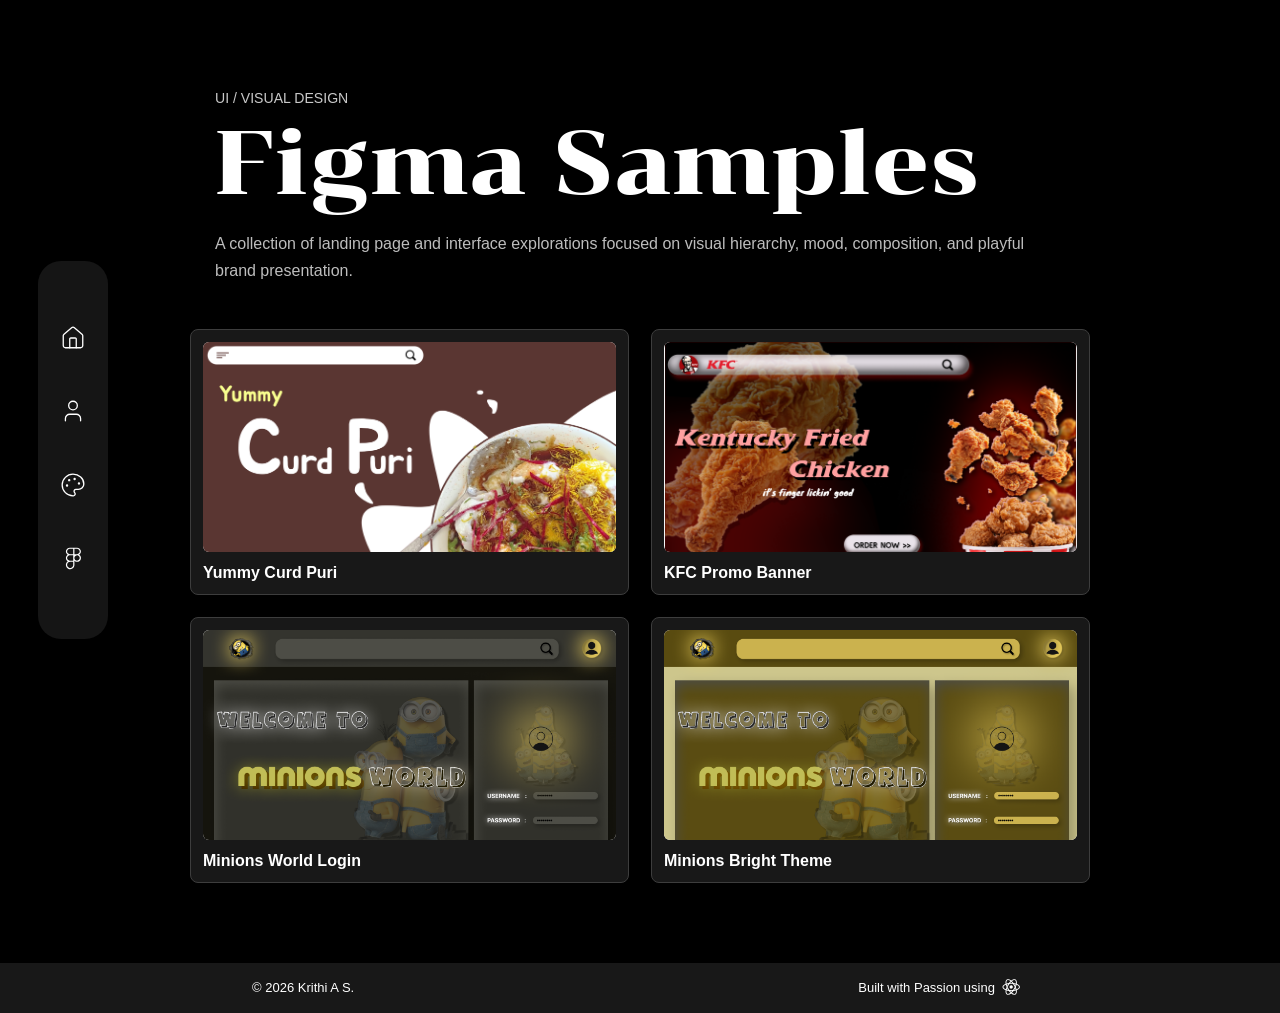
==== figma.html @ 422e1e34 "figma changes" ====
<!doctype html>
<html lang="en">
  <head>
    <meta charset="UTF-8" />
    <meta name="viewport" content="width=device-width, initial-scale=1.0" />
    <title>Figma Samples | Krithi A S</title>
    <link rel="stylesheet" href="style.css" />
    <link rel="icon" type="image/x-icon" href="icons/Frame 9 (2).svg" />
  </head>
  <body>
    <nav class="navbar">
      <div class="nav-links">
        <a href="index.html"><img src="icons/home.svg" alt="Home" /></a>
        <a href="index.html#sec"><img src="icons/about.svg" alt="About" /></a>
        <a href="index.html"><img src="icons/paint.svg" alt="Arts" /></a>
        <a href="figma.html"><img src="icons/figma.svg" alt="Figma" /></a>
      </div>
    </nav>

    <main class="figma-page">
      <section class="figma-hero">
        <p class="figma-label">UI / Visual Design</p>
        <h1>Figma Samples</h1>
        <p>
          A collection of landing page and interface explorations focused on
          visual hierarchy, mood, composition, and playful brand presentation.
        </p>
      </section>

      <section class="figma-showcase" aria-label="Figma design samples">
        <div class="figma-gallery">
          <button
            class="figma-card"
            type="button"
            data-title="Yummy Curd Puri"
            data-role="Food Landing Page"
            data-tools="Figma, typography, image masking"
            data-description="A bold food landing page concept with oversized lettering, warm colors, and a large product image to make the dish feel immediate and appetizing."
          >
            <img
              src="figma_samples/s1.png"
              alt="Yummy Curd Puri landing page design"
            />
            <span>Yummy Curd Puri</span>
          </button>

          <button
            class="figma-card"
            type="button"
            data-title="KFC Promo Banner"
            data-role="Restaurant Campaign Design"
            data-tools="Figma, layout, brand composition"
            data-description="A restaurant promotion concept using dramatic contrast, layered food imagery, and a clear call to action to support fast scanning."
          >
            <img
              src="figma_samples/s2.png"
              alt="KFC food promotion landing design"
            />
            <span>KFC Promo Banner</span>
          </button>

          <button
            class="figma-card"
            type="button"
            data-title="Minions World Login"
            data-role="Playful Login Interface"
            data-tools="Figma, UI layout, visual theming"
            data-description="A character-led login screen with muted lighting, glowing controls, and a split layout for sign-up and account creation flows."
          >
            <img
              src="figma_samples/s3.png"
              alt="Dark Minions World login interface design"
            />
            <span>Minions World Login</span>
          </button>

          <button
            class="figma-card"
            type="button"
            data-title="Minions World Bright Theme"
            data-role="Alternate UI Theme"
            data-tools="Figma, color exploration, UI states"
            data-description="A brighter variation of the Minions World interface, exploring how the same layout can shift mood through color, contrast, and button styling."
          >
            <img
              src="figma_samples/s4.png"
              alt="Bright Minions World login interface design"
            />
            <span>Minions Bright Theme</span>
          </button>
        </div>
      </section>
    </main>

    <section
      class="figma-lightbox"
      id="figmaLightbox"
      aria-hidden="true"
      aria-label="Selected Figma design preview"
    >
      <div class="figma-blur-bg" id="lightboxBg"></div>
      <button
        class="figma-close"
        type="button"
        id="closeDesign"
        aria-label="Close preview"
      >
        &times;
      </button>
      <button
        class="figma-nav-btn figma-prev"
        type="button"
        id="prevDesign"
        aria-label="Previous design"
      >
        &#8249;
      </button>
      <div class="figma-preview">
        <div class="figma-detail-image">
          <img
            src="figma_samples/s1.png"
            alt="Yummy Curd Puri landing page design"
            id="detailImage"
          />
        </div>
        <div class="figma-details">
          <p class="figma-label" id="designRole">Food Landing Page</p>
          <h2 id="designTitle">Yummy Curd Puri</h2>
          <p id="designDescription">
            A bold food landing page concept with oversized lettering, warm
            colors, and a large product image to make the dish feel immediate
            and appetizing.
          </p>
          <div class="figma-meta">
            <h3>Design Focus</h3>
            <p id="designTools">Figma, typography, image masking</p>
          </div>
        </div>
      </div>
      <button
        class="figma-nav-btn figma-next"
        type="button"
        id="nextDesign"
        aria-label="Next design"
      >
        &#8250;
      </button>
      <p class="figma-counter" id="designCounter">1 / 4</p>
    </section>

    <footer>
      <h4>© 2026 Krithi A S.</h4>
      <div class="foot">
        <h4>Built with Passion using</h4>
        <a><img src="icons/react.svg" alt="React" /></a>
      </div>
    </footer>

    <script>
      const cards = document.querySelectorAll(".figma-card");
      const lightbox = document.getElementById("figmaLightbox");
      const lightboxBg = document.getElementById("lightboxBg");
      const closeDesign = document.getElementById("closeDesign");
      const prevDesign = document.getElementById("prevDesign");
      const nextDesign = document.getElementById("nextDesign");
      const detailImage = document.getElementById("detailImage");
      const detailImagePanel = document.querySelector(".figma-detail-image");
      const title = document.getElementById("designTitle");
      const role = document.getElementById("designRole");
      const description = document.getElementById("designDescription");
      const tools = document.getElementById("designTools");
      const counter = document.getElementById("designCounter");
      let currentIndex = 0;

      function setImagePanelColor(imageSrc) {
        const img = new Image();
        img.onload = () => {
          const canvas = document.createElement("canvas");
          const ctx = canvas.getContext("2d");
          const sampleSize = 24;
          let red = 0;
          let green = 0;
          let blue = 0;
          let count = 0;

          canvas.width = sampleSize;
          canvas.height = sampleSize;
          ctx.drawImage(img, 0, 0, sampleSize, sampleSize);

          const pixels = ctx.getImageData(0, 0, sampleSize, sampleSize).data;

          for (let i = 0; i < pixels.length; i += 4) {
            const alpha = pixels[i + 3];
            if (alpha < 128) continue;

            red += pixels[i];
            green += pixels[i + 1];
            blue += pixels[i + 2];
            count++;
          }

          if (!count) return;

          red = Math.round((red / count) * 0.35 + 255 * 0.65);
          green = Math.round((green / count) * 0.35 + 255 * 0.65);
          blue = Math.round((blue / count) * 0.35 + 255 * 0.65);
          detailImagePanel.style.setProperty(
            "--figma-image-bg",
            `rgb(${red}, ${green}, ${blue})`,
          );
        };

        img.src = imageSrc;
      }

      function showDesign(index) {
        currentIndex = (index + cards.length) % cards.length;
        const card = cards[currentIndex];
        const image = card.querySelector("img");

        title.textContent = card.dataset.title;
        role.textContent = card.dataset.role;
        description.textContent = card.dataset.description;
        tools.textContent = card.dataset.tools;
        detailImage.src = image.src;
        detailImage.alt = image.alt;
        lightboxBg.style.backgroundImage = `url("${image.src}")`;
        counter.textContent = `${currentIndex + 1} / ${cards.length}`;
        setImagePanelColor(image.src);
      }

      cards.forEach((card, index) => {
        card.addEventListener("click", () => {
          showDesign(index);
          lightbox.classList.add("show");
          lightbox.setAttribute("aria-hidden", "false");
          document.body.classList.add("modal-open");
        });
      });

      closeDesign.addEventListener("click", () => {
        lightbox.classList.remove("show");
        lightbox.setAttribute("aria-hidden", "true");
        document.body.classList.remove("modal-open");
        cards.forEach((item) => item.classList.remove("active"));
      });

      prevDesign.addEventListener("click", () => {
        showDesign(currentIndex - 1);
      });

      nextDesign.addEventListener("click", () => {
        showDesign(currentIndex + 1);
      });

      window.addEventListener("keydown", (event) => {
        if (!lightbox.classList.contains("show")) return;

        if (event.key === "Escape") {
          closeDesign.click();
        }

        if (event.key === "ArrowLeft") {
          showDesign(currentIndex - 1);
        }

        if (event.key === "ArrowRight") {
          showDesign(currentIndex + 1);
        }
      });
    </script>
  </body>
</html>
---- style.css ----
* {
  box-sizing: border-box;
  margin: 0;
  padding: 0;
}
@font-face {
  font-family: "Chonburi Regular";
  font-style: normal;
  font-weight: normal;
  src:
    local("Chonburi Regular"),
    url("Chonburi-Regular.woff") format("woff");
}
body {
  background-color: black;
  font-family: Arial, Helvetica, sans-serif;
}

body.modal-open {
  overflow: hidden;
}

.navbar {
  height: clamp(320px, 42vh, 430px);
  width: 70px;
  border-radius: 23px;
  background-color: rgba(24, 24, 24, 0.9);
  position: fixed;
  display: flex;
  justify-content: center;
  align-items: center;
  top: 50%;
  left: clamp(20px, 3vw, 50px);
  transform: translateY(-50%);
}

.navbar .nav-links {
  display: flex;
  flex-direction: column;
  gap: 2.7rem;
  align-items: center;
}

.navbar a {
  gap: 2rem;
  width: auto;
}

.header {
  position: relative;
  margin-bottom: 10px;
}

.heading {
  margin-top: 120px;
  color: white;
  position: relative;
  display: flex;
  flex-direction: column;
  align-items: center;
}

.heading h1 {
  text-align: center;
  font-family: "Chonburi Regular";
  font-weight: 300;
  margin: 0;
}
.heading .web {
  -webkit-text-fill-color: transparent;
  -webkit-text-stroke: 0.9px white;
  font-size: clamp(2rem, 4.5vw, 5rem);
  text-decoration: none;
}
.heading .myName {
  font-size: clamp(2.8rem, 5.5vw, 6rem);
  margin-bottom: 20px;
  text-decoration: none;
}
.heading img {
  height: auto;
  width: clamp(220px, 23vw, 380px);
  display: block;

  margin-top: -3vw; /* overlap subtitle */

  z-index: 2;
}

/* @media (max-width: 1300px) {
  .main {
    width: 100%;
    max-width: 950px;
    margin: 0 auto;
  }
} */

main {
  width: 100%;
  max-width: 1200px;
  margin: 0 auto;
  padding-inline: clamp(40px, 8vw, 120px);
}

main > p {
  max-width: 950px;
  margin: 24px auto 0;
  line-height: 1.7;
  color: #bdbdbd;
}
.main h1 {
  font-size: 35px;
  text-decoration: underline;
  text-decoration-thickness: 1px;
  text-underline-offset: 9px;
}
.main h2 {
  font-size: 25px;
}

.home-resume {
  display: flex;
  margin-top: 20px;
  align-items: center;
}

.resume {
  color: white;
  background-color: black;
  border-color: white;
  border-radius: 12px;
  width: clamp(110px, 13vw, 120px);
  height: clamp(40px, 2vw, 70px);
  background-color: rgb(24, 24, 24);
}
.resume p {
  margin: 0;
}
.r-button {
  display: flex;
  align-items: center;
  justify-content: center;
  gap: 1em;
  margin: none;
}
#r-btn {
  margin-left: auto;
}
.three {
  display: flex;
  gap: 2vw;
}

img {
  width: 26px;
  height: 26px;
}

.skills {
  width: min(100%, 900px);
  margin: 40px auto 30px;

  display: flex;
  justify-content: space-between;
  align-items: center;
}

.skills img {
  width: 28px;
  height: 28px;
}
#sec {
  color: white;
  margin-top: 100px;
}

#sec h1 {
  font-size: 40px;
}

ul {
  list-style-type: url(icons/Vector.svg);
}
.pro-body {
  display: flex;
  align-items: flex-start;
  gap: clamp(35px, 5vw, 80px);
  margin-left: 20px;
}
.pro-head {
  display: flex;
  align-items: baseline;
}

.pro-head h2,
h3 {
  margin: 10px 0;
}

.pro-head h2 {
  font-size: 25px;
}

.pro-head h3 {
  margin-left: auto;
  font-size: 14px;
}
.demo {
  width: min(100%, 320px);
  aspect-ratio: 16 / 9;
  border: 2px solid white;
  border-radius: 16px;
  display: flex;
  justify-content: center;
  align-items: center;
}
.demo img {
  height: 95%;
  width: 97%;
  background-color: white;
  border-radius: 14px;
}

.two {
  display: flex;
  max-width: 100%;
  justify-content: right;
  gap: 1vw;
  img {
    width: 18px;
    height: 18px;
  }
  margin-top: 4px;
}
.demo-sec {
  width: 320px;
  flex-shrink: 0;
}

.description {
  flex: 1;
  max-width: 650px;
}

.description h3 {
  text-decoration: underline;
  text-decoration-thickness: 1px;
  text-underline-offset: 4px;
}

.tech-stack {
  display: flex;
  gap: 1vw;
  margin-top: 10px;
}

.tech-stack button {
  color: white;
  background-color: rgb(24, 24, 24);
  border: 2px solid white;
  border-radius: 6px;
  padding: 3px 5px;
}
.section {
  margin-top: 70px;
}

.section-more {
  margin-top: 70px;
  position: relative;
  padding-left: 45px;
  display: none;
}

.section-more.show {
  display: block;
}

/* .view-more {
  margin-top: 15px;
} */
.view-more {
  margin-top: 15px;
  color: white;
  background-color: rgb(24, 24, 24);
  border: 2px solid white;
  border-radius: 10px;
  font-size: 17px;
  padding: 9px 18px;
  cursor: pointer;
}
.btn {
  text-decoration: none;
  color: white;
}

.achievement {
  margin-top: 70px;
}

.achievement-item {
  margin-bottom: 50px;
}

.edu-body {
  display: block;
  justify-content: space-between;
}
.edu-body p {
  margin-top: 17px;
  color: rgb(174, 174, 174);
}
.edu-head {
  display: flex;
  align-items: baseline;
  font-weight: inherit;
  .year {
    margin-left: auto;
    font-weight: 500;
  }
  p {
    margin-top: 7px;
    margin-bottom: 7px;
  }
  h2 {
    font-size: 25px;
    margin: 0;
  }
}
.section-edu {
  width: 100%;
  max-height: 300px;
  margin-top: 55px;
  max-width: 850px;
  padding-left: 45px;
  position: relative;
}
.section-edu .location {
  left: -66px;
  top: -15px;
}

.section-edu .circle {
  top: 5px;
}
.section-edu .timeline-end {
  margin-top: 0px;
  padding: 0px;
  height: 0;
}

.achievement .timeline::before {
  bottom: 90px;
}

footer {
  height: 50px;
  max-width: auto;
  display: flex;
  justify-content: space-around;
  align-items: center;
  background-color: rgb(24, 24, 24);
  h4 {
    color: white;
    margin: 0;
    font-weight: lighter;
    font-size: small;
  }
}

.figma-page {
  min-height: calc(100vh - 50px);
  padding-top: 90px;
  padding-bottom: 80px;
}

.figma-hero {
  color: white;
  max-width: 850px;
  margin: 0 auto 45px;
}

.figma-label {
  color: #c9c9c9;
  font-size: 0.88rem;
  letter-spacing: 0;
  margin-bottom: 12px;
  text-transform: uppercase;
}

.figma-hero h1 {
  font-family: "Chonburi Regular";
  font-size: clamp(3rem, 7vw, 6rem);
  font-weight: 300;
  line-height: 1;
  margin-bottom: 22px;
}

.figma-hero p:last-child {
  color: #bdbdbd;
  line-height: 1.7;
}

.figma-showcase {
  display: block;
}

.figma-gallery {
  display: grid;
  grid-template-columns: repeat(2, minmax(0, 1fr));
  gap: 22px;
}

.figma-card {
  color: white;
  background: rgb(24, 24, 24);
  border: 1px solid #3d3d3d;
  border-radius: 8px;
  cursor: pointer;
  display: flex;
  flex-direction: column;
  gap: 12px;
  padding: 12px;
  text-align: left;
  transition:
    border-color 0.2s ease,
    transform 0.2s ease;
}

.figma-card:hover,
.figma-card.active {
  border-color: white;
  transform: translateY(-3px);
}

.figma-card img {
  width: 100%;
  height: 210px;
  object-fit: cover;
  object-position: top center;
  border-radius: 6px;
  background: white;
}

.figma-card span {
  font-size: 1rem;
  font-weight: 600;
}

.figma-lightbox {
  position: fixed;
  inset: 0;
  z-index: 2000;
  display: none;
  place-items: center;
  padding: 78px 110px 70px;
  background: rgba(255, 255, 255, 0.72);
  backdrop-filter: blur(14px);
  -webkit-backdrop-filter: blur(14px);
}

.figma-lightbox.show {
  display: grid;
}

.figma-blur-bg {
  position: absolute;
  inset: -35px;
  background-position: center;
  background-size: cover;
  filter: blur(24px) brightness(1.08);
  opacity: 0.42;
  transform: scale(1.05);
}

.figma-preview {
  position: relative;
  z-index: 2;
  width: min(100%, 1200px);
  height: min(72vh, 690px);
  display: grid;
  grid-template-columns: minmax(0, 1fr) minmax(300px, 0.75fr);
  overflow: hidden;
  border-radius: 8px;
  background: #f8f4ec;
  box-shadow: 0 24px 90px rgba(0, 0, 0, 0.65);
}

.figma-detail-image {
  min-width: 0;
  height: 100%;
  display: flex;
  align-items: center;
  justify-content: center;
  background: var(--figma-image-bg, #eee8d8);
  padding: 22px;
  transition: background-color 0.25s ease;
}

.figma-detail-image img {
  max-width: 100%;
  max-height: 100%;
  width: auto;
  height: auto;
  object-fit: contain;
  display: block;
  border-radius: 4px;
}

.figma-details {
  min-width: 0;
  color: #2b2b2b;
  background: #ffffff;
  padding: clamp(26px, 4vw, 54px);
  overflow: auto;
}

.figma-details .figma-label {
  color: #000000;
}

.figma-details h2 {
  color: #1f1f1f;
  font-size: clamp(1.6rem, 3vw, 2.4rem);
  margin-bottom: 20px;
}

.figma-details p {
  color: #000000;
  font-size: 1rem;
  line-height: 1.8;
}

.figma-meta {
  border-top: 1px solid rgba(92, 77, 61, 0.28);
  margin-top: 26px;
  padding-top: 22px;
}

.figma-meta h3 {
  color: #1f1f1f;
  font-size: 1rem;
  margin-bottom: 8px;
  text-decoration: underline;
  text-decoration-thickness: 1px;
  text-underline-offset: 5px;
}

.figma-close {
  position: fixed;
  z-index: 3;
  top: 68px;
  right: clamp(44px, 10vw, 155px);
  color: #111;
  background: transparent;
  border: 0;
  cursor: pointer;
  font-size: 2rem;
  line-height: 1;
}

.figma-nav-btn {
  position: fixed;
  z-index: 3;
  top: 50%;
  border: 0;
  color: #111;
  background: transparent;
  cursor: pointer;
  font-size: 3rem;
  line-height: 1;
  transform: translateY(-50%);
}

.figma-prev {
  left: clamp(22px, 7vw, 105px);
}

.figma-next {
  right: clamp(22px, 7vw, 105px);
}

.figma-counter {
  position: fixed;
  z-index: 3;
  bottom: 28px;
  left: 50%;
  color: #111;
  font-size: 0.95rem;
  letter-spacing: 2px;
  transform: translateX(-50%);
}

.about {
  max-width: 950px;
  margin: 90px auto;
  outline: 2px solid white;
  outline-offset: 5px;
  text-align: center;
  color: black;
  background-color: white;
  border-radius: 15px;
  padding: 40px;
  p {
    color: black;
  }
  h2 {
    font-size: xx-large;
    margin-bottom: 15px;
  }
  h3 {
    font-size: larger;
  }
  hr {
    color: black;
  }
  .get {
    text-decoration: underline;
    text-underline-offset: 4px;
    margin: 20px 0;
  }
  img {
    background-color: black;
    border-radius: 15%;
    height: 30px;
    width: 35px;
  }
  a {
    text-decoration: none;
    color: black;
    display: inline-flex;
    align-items: center;
    flex-direction: column;
    gap: 8px;
    text-align: center;
  }
  .info {
    display: flex;
    justify-content: space-evenly;
    gap: 15px;
    flex-wrap: wrap;
    align-items: flex-start;
  }
}

.foot img {
  height: 22px;
  width: 22px;
  margin: 0;
}
.foot a {
  height: 24px;
  width: 28px;
}
.foot {
  display: flex;
  align-items: center;
  gap: 5px;
}

.projects {
  position: relative;
}

.projects::before {
  content: "";
  position: absolute;
  left: 8px;
  top: 40px;
  bottom: 5px;
  border-left: 2px dashed #555;
  z-index: 1;
}

.timeline {
  position: relative;
}

.timeline::before {
  content: "";
  position: absolute;
  left: 8px;
  top: 10px;
  bottom: 60px;
  border-left: 2px dashed #555;
}

.timeline-progress {
  position: absolute;
  left: 6.5px;
  top: 15px;
  width: 4px;
  height: 0;
  background: white;
  border-radius: 20px;
  z-index: 2;
  transition: height 0.08s linear;
}

.arrow {
  position: absolute;
  left: -18.7px;
  top: 0;
  width: 55px;
  height: 60px;
  z-index: 100;
  transition: top 0.08s linear;
}

.section {
  position: relative;
  padding-left: 45px;
}

/* .circle {
  position: absolute;
  left: 1.7px;
  top: 4px;
  width: 14px;
  transition: 0.35s;
}

.circle.active {
  filter: brightness(6);
  transform: scale(1.2);
} */

.achieve-head {
  display: flex;
}

.circle {
  position: absolute;
  left: 1.5px;
  top: 17px;
  width: 14px;
  height: 14px;
  border-radius: 50%;
  background: #444;
  border: 2px solid #888;
  transition: 0.35s;
  z-index: 3;
}
.circle.active {
  background: #fff;
  filter: brightness(6);
  transform: scale(1.3);
}

.section-achieve {
  position: relative;
  padding-left: 45px;
  width: 100%;
  max-height: 300px;
  margin-top: 55px;
  max-width: 850px;
}

/* .circle {
  position: absolute;
  left: -6px;
  top: 4px;
  width: 14px;
  height: 14px;
  border-radius: 50%;
  background: #444;
  border: 2px solid #888;
  transition: 0.35s;
}
.circle.active {
  background: #fff;
  filter: brightness(6);
  transform: scale(1.3);
  box-shadow: 0 0 10px #fff;
} */

.timeline-end {
  position: relative;
  padding-left: 45px;
  margin-top: 60px;
  height: 25px;
}

.location {
  position: absolute;
  left: -21px;
  top: -15px;
  width: 60px;
  height: 60px;
  transition: 0.4s;
  z-index: 100;
}

.location.active {
  filter: brightness(6) drop-shadow(0 0 5px white);
}
.section-achieve .timeline-end {
  left: -45px;
}
.section-achieve .circle {
  top: 5px;
}
.section-achieve .location {
  top: 20px;
}

.achievement .timeline.timeline::before {
  bottom: 90px;
}
/* ===========================================
   Large Desktop (1400px ↓)
=========================================== */

@media (max-width: 1400px) {
  /* Main */
  main {
    padding-inline: clamp(40px, 15vw, 150px);
  }

  /* Hero */
  .heading img {
    width: 340px;
  }

  /* Projects */
  .pro-body {
    gap: 45px;
  }

  .demo-sec {
    width: 300px;
  }
}

/* ===========================================
   Laptop (1250px ↓)
=========================================== */

@media (max-width: 1250px) {
  /* Main */
  main {
    padding-inline: clamp(30px, 20vw, 180px);
  }

  /* Hero */
  .heading img {
    width: 300px;
  }

  /* Projects */

  .pro-body {
    gap: 30px;
  }

  .demo-sec {
    width: 280px;
  }

  .description {
    max-width: 500px;
  }

  /* Education */

  .section-edu {
    max-width: 850px;
  }

  /* Contact */

  .about {
    max-width: 900px;
  }
}

/* ===========================================
   Tablet Landscape (1024px ↓)
=========================================== */

@media (max-width: 1024px) {
  main {
    padding-inline: 160px;
  }

  .heading img {
    width: 260px;
  }

  .pro-body {
    gap: 25px;
  }

  .demo-sec {
    width: 250px;
  }

  .description {
    max-width: 100%;
  }
}

/* =======================
   Mobile View
======================= */
@media (max-width: 920px) {
  /* Navbar */

  .navbar {
    position: fixed;
    top: 0;
    left: 0;
    transform: none;
    width: 100%;
    height: 65px;

    margin: 0;
    padding: 0;

    background: rgba(24, 24, 24, 0.75);
    backdrop-filter: blur(18px);
    -webkit-backdrop-filter: blur(18px);

    border: none;
    border-bottom: 1px solid rgba(255, 255, 255, 0.15);

    border-radius: 0;

    display: flex;
    justify-content: center;
    align-items: center;

    z-index: 1000;
  }

  .navbar .nav-links {
    width: 100%;
    height: 100%;

    display: flex;
    flex-direction: row;

    justify-content: space-evenly;
    align-items: center;

    margin: 0;
    gap: 0;
  }

  .navbar a {
    display: flex;
    justify-content: center;
    align-items: center;
  }

  .navbar img {
    width: 28px;
    height: 28px;
  }

  /* Main */

  main {
    width: 100%;
    padding: 90px 35px 50px;
  }

  /* Hero */

  .heading {
    margin-top: 70px;
  }

  .heading .myName {
    font-size: 3rem;
    margin-bottom: 10px;
  }

  .heading .web {
    font-size: 2.8rem;
    line-height: 1;
    -webkit-text-fill-color: transparent;
    -webkit-text-stroke: 0.8px white;
    text-decoration: none;
    margin-bottom: -10px;
  }

  .heading img {
    width: 230px;
  }

  /* Home */

  .home-resume {
    justify-content: space-between;
    align-items: center;
  }

  #r-btn {
    margin-left: auto;
  }

  /* Skills */

  .skills {
    width: 100%;

    justify-content: center;
    flex-wrap: wrap;
    justify-content: space-around;
  }

  /* Projects */

  /* ---------- Project Header ---------- */

  .pro-head {
    display: flex;
    align-items: baseline;
    margin-bottom: 10px;
  }

  .pro-head h3 {
    margin-left: auto;
  }

  .pro-head h2 {
    margin: 0;
    font-size: 1.5rem;
  }

  .pro-head h3 {
    font-size: 0.95rem;
    font-weight: 500;
  }

  /* ---------- Project Body ---------- */

  .pro-body {
    display: flex;
    flex-direction: column;
    align-items: center;
    gap: 24px;
    margin: 0;
  }

  /* ---------- Demo ---------- */

  .demo-sec {
    width: 100%;
    max-width: 500px;

    display: flex;
    flex-direction: column;
  }

  .demo {
    width: 100%;
    height: 250px;

    display: flex;
    justify-content: center;
    align-items: center;

    border: 2px solid white;
    border-radius: 16px;
  }

  .demo img {
    width: 98.2%;
    height: 96.8%;
    border-radius: 14px;
  }

  /* ---------- Icons ---------- */

  .two {
    max-width: 100%;
    justify-content: right;
    display: flex;
    justify-content: flex-end;
    align-items: center;

    gap: 12px;
    margin-top: 8px;
  }

  .two img {
    width: 22px;
    height: 22px;
  }

  /* ---------- Description ---------- */

  .description {
    flex: 1;
    min-width: 250px;
  }

  .description p {
    line-height: 1.6;
    margin-bottom: 12px;
    color: rgb(155, 155, 155);
  }

  .description h3 {
    margin-bottom: 10px;
  }

  /* ---------- Tech Stack ---------- */

  .tech-stack {
    display: flex;
    flex-wrap: wrap;
    gap: 10px;
    margin-top: 10px;
  }

  .tech-stack button {
    padding: 5px 10px;
    font-size: 13px;
  }

  /* ---------- View More ---------- */

  .view-more {
    display: flex;
    margin-top: 30px;
    margin-left: 0;
  }

  /* Education */

  .section-edu {
    margin-left: 0;
    max-width: 100%;
  }

  .edu-head {
    flex-direction: row;
    h2 {
      font-size: 20px;
    }
    p {
      max-width: 190px;
    }
    p.year {
      margin-left: 5vw;
    }
  }

  /* Contact */

  .about {
    max-width: 100%;
    padding: 25px;
  }

  .about .info {
    display: flex;
    justify-content: space-evenly;
    gap: 15px;
    flex-wrap: wrap;
    align-items: flex-start;
  }

  /* Footer */

  footer {
    flex-direction: column;
    height: auto;
    gap: 8px;
    padding: 15px;
  }
  .achievement .timeline.timeline::before {
    bottom: 145px;
  }

  .figma-page {
    padding-top: 100px;
  }

  .figma-hero {
    margin-bottom: 32px;
  }

  .figma-gallery {
    grid-template-columns: 1fr;
  }

  .figma-card img {
    height: auto;
    aspect-ratio: 16 / 9;
  }

  .figma-lightbox {
    padding: 74px 20px 58px;
  }

  .figma-preview {
    height: min(78vh, 720px);
    grid-template-columns: 1fr;
    grid-template-rows: minmax(0, 1fr) auto;
  }

  .figma-detail-image {
    padding: 14px;
  }

  .figma-details {
    max-height: 34vh;
    padding: 20px;
  }

  .figma-details h2 {
    margin-bottom: 10px;
  }

  .figma-nav-btn {
    font-size: 1.6rem;
  }

  .figma-prev {
    left: 14px;
  }

  .figma-next {
    right: 14px;
  }

  .figma-close {
    right: 34px;
    top: 58px;
  }
}
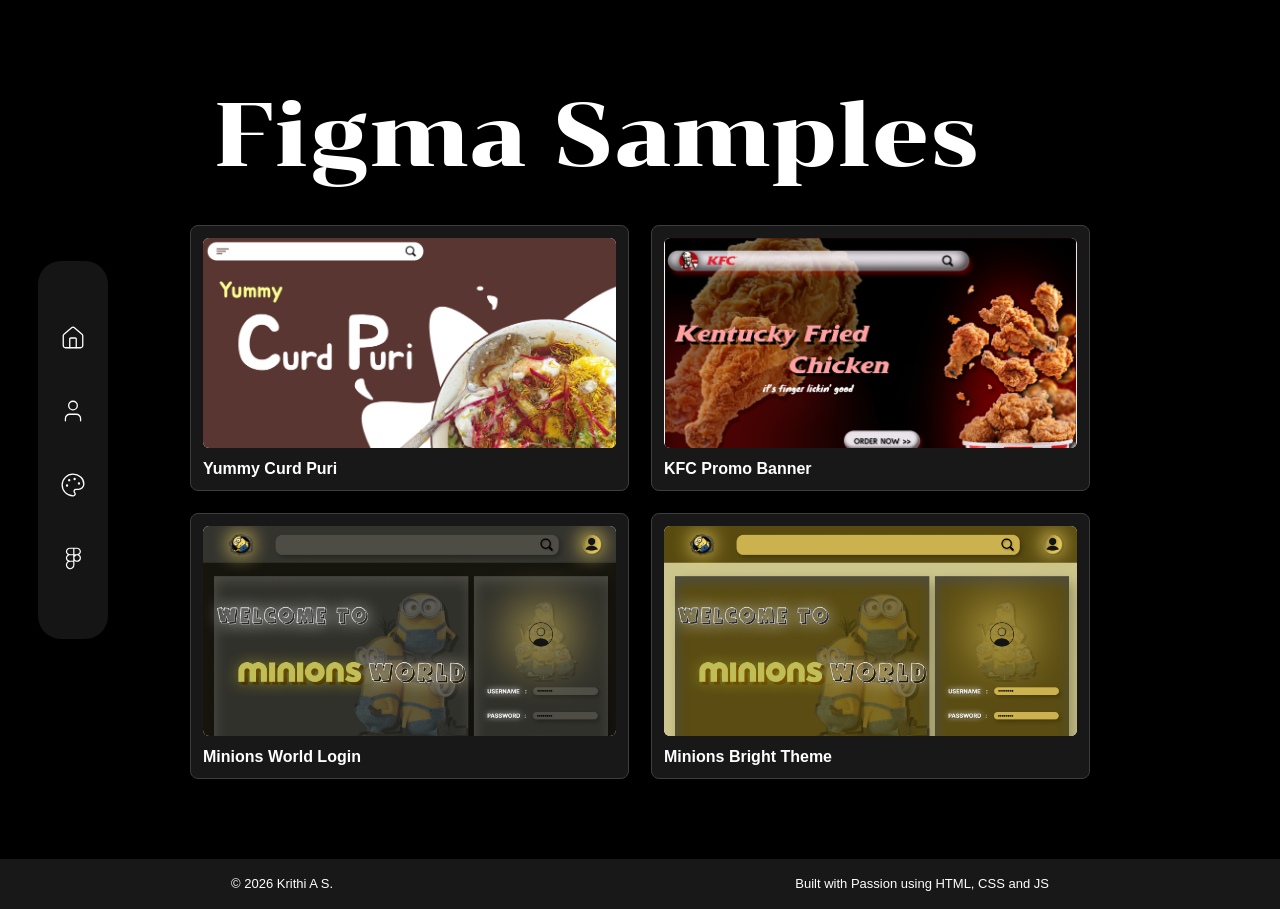
==== commit dcd7636c: "some corrections" ====
--- a/figma.html
+++ b/figma.html
@@ -11,20 +11,17 @@
     <nav class="navbar">
       <div class="nav-links">
         <a href="index.html"><img src="icons/home.svg" alt="Home" /></a>
-        <a href="index.html#sec"><img src="icons/about.svg" alt="About" /></a>
-        <a href="index.html"><img src="icons/paint.svg" alt="Arts" /></a>
+        <a href="index.html#contact"
+          ><img src="icons/about.svg" alt="About"
+        /></a>
+        <a href="art.html"><img src="icons/paint.svg" alt="Arts" /></a>
         <a href="figma.html"><img src="icons/figma.svg" alt="Figma" /></a>
       </div>
     </nav>
 
     <main class="figma-page">
       <section class="figma-hero">
-        <p class="figma-label">UI / Visual Design</p>
         <h1>Figma Samples</h1>
-        <p>
-          A collection of landing page and interface explorations focused on
-          visual hierarchy, mood, composition, and playful brand presentation.
-        </p>
       </section>
 
       <section class="figma-showcase" aria-label="Figma design samples">
@@ -131,10 +128,10 @@
             colors, and a large product image to make the dish feel immediate
             and appetizing.
           </p>
-          <div class="figma-meta">
+          <!-- <div class="figma-meta">
             <h3>Design Focus</h3>
             <p id="designTools">Figma, typography, image masking</p>
-          </div>
+          </div> -->
         </div>
       </div>
       <button
@@ -151,8 +148,8 @@
     <footer>
       <h4>© 2026 Krithi A S.</h4>
       <div class="foot">
-        <h4>Built with Passion using</h4>
-        <a><img src="icons/react.svg" alt="React" /></a>
+        <h4>Built with Passion using HTML, CSS and JS</h4>
+        <!-- <a><img src="icons/react.svg" alt="React" /></a> -->
       </div>
     </footer>
 
@@ -168,7 +165,7 @@
       const title = document.getElementById("designTitle");
       const role = document.getElementById("designRole");
       const description = document.getElementById("designDescription");
-      const tools = document.getElementById("designTools");
+      // const tools = document.getElementById("designTools");
       const counter = document.getElementById("designCounter");
       let currentIndex = 0;
 
@@ -221,7 +218,7 @@
         title.textContent = card.dataset.title;
         role.textContent = card.dataset.role;
         description.textContent = card.dataset.description;
-        tools.textContent = card.dataset.tools;
+        // tools.textContent = card.dataset.tools;
         detailImage.src = image.src;
         detailImage.alt = image.alt;
         lightboxBg.style.backgroundImage = `url("${image.src}")`;
--- a/style.css
+++ b/style.css
@@ -2,6 +2,181 @@
   box-sizing: border-box;
   margin: 0;
   padding: 0;
+}
+
+/* Art gallery */
+.art-page {
+  padding-top: 120px;
+  padding-bottom: 80px;
+}
+
+.art-hero {
+  max-width: 760px;
+  margin: 0 auto 70px;
+  text-align: center;
+}
+
+.art-kicker {
+  color: #aaa;
+  font-size: 0.8rem;
+  letter-spacing: 0.18em;
+  text-transform: uppercase;
+}
+
+.art-hero h1 {
+  margin: 16px 0;
+  color: white;
+  font-family: "Chonburi Regular";
+  font-size: clamp(2.8rem, 6vw, 5.5rem);
+  font-weight: 300;
+}
+
+.art-intro {
+  max-width: 560px;
+  margin: 0 auto;
+  color: #bdbdbd;
+  line-height: 1.7;
+}
+
+.art-gallery {
+  display: grid;
+  grid-template-columns: repeat(12, 1fr);
+  gap: 24px;
+  align-items: start;
+}
+
+.art-piece {
+  margin: 0;
+}
+
+.art-piece-tall {
+  grid-column: span 4;
+}
+
+.art-piece-wide {
+  grid-column: span 4;
+  margin-top: 90px;
+}
+
+.art-piece img {
+  display: block;
+  width: 100%;
+  height: 480px;
+  border: 1px solid rgba(255, 255, 255, 0.25);
+  border-radius: 14px;
+  object-fit: cover;
+  background: #181818;
+}
+
+.art-lightbox-trigger {
+  display: block;
+  width: 100%;
+  padding: 0;
+  border: 0;
+  background: transparent;
+  cursor: pointer;
+}
+
+.art-lightbox-trigger:focus-visible {
+  outline: 2px solid white;
+  outline-offset: 6px;
+}
+
+.art-lightbox {
+  position: fixed;
+  inset: 0;
+  z-index: 1100;
+  display: none;
+  align-items: center;
+  justify-content: center;
+  padding: 40px;
+  background: rgba(0, 0, 0, 0.9);
+}
+
+.art-lightbox.show {
+  display: flex;
+}
+
+.art-lightbox > img {
+  max-width: min(92vw, 1100px);
+  max-height: 84vh;
+  width: auto;
+  height: auto;
+  object-fit: contain;
+  border-radius: 8px;
+}
+
+.art-lightbox p {
+  position: absolute;
+  bottom: 18px;
+  margin: 0;
+  color: white;
+}
+
+.art-lightbox-close {
+  position: absolute;
+  top: 20px;
+  right: 28px;
+  border: 0;
+  background: transparent;
+  color: white;
+  cursor: pointer;
+  font-size: 2.4rem;
+  line-height: 1;
+}
+
+.art-piece figcaption {
+  margin-top: 12px;
+  color: #d5d5d5;
+  font-size: 0.95rem;
+}
+
+.art-more {
+  max-width: 760px;
+  margin: 100px auto 0;
+  padding-top: 28px;
+  border-top: 1px solid rgba(255, 255, 255, 0.2);
+  text-align: center;
+}
+
+.art-more p {
+  margin-bottom: 18px;
+  color: #aaa;
+}
+
+.art-instagram {
+  display: inline-flex;
+  align-items: center;
+  gap: 12px;
+  color: white;
+  font-size: 1.05rem;
+  text-decoration: none;
+}
+
+.art-instagram span {
+  font-size: 1.4rem;
+}
+
+@media (max-width: 920px) {
+  .art-page {
+    padding-top: 120px;
+  }
+
+  .art-gallery {
+    display: flex;
+    flex-direction: column;
+    gap: 38px;
+  }
+
+  .art-piece,
+  .art-piece-wide {
+    width: 100%;
+    margin-top: 0;
+  }
+
+  .art-piece img {
+    height: min(72vh, 520px);
+  }
 }
 @font-face {
   font-family: "Chonburi Regular";
